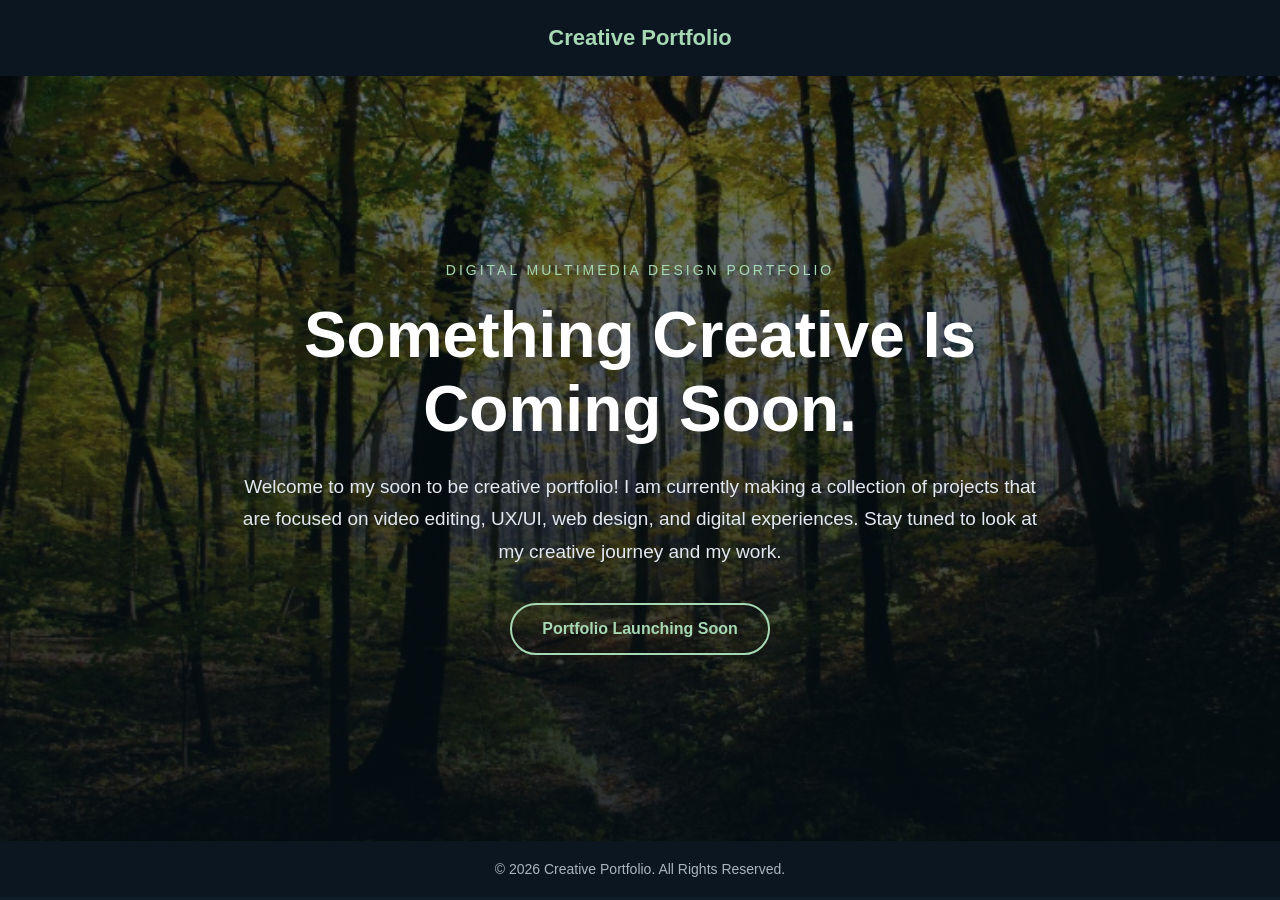
==== index.html @ b0d98f85 "ComingSoonPortfolio" ====
<!DOCTYPE html>
<html lang="en">
<head>
    <meta charset="UTF-8">
    <meta name="viewport"
          content="width=device-width, initial-scale=1.0">

    <title>Coming Soon | Creative Portfolio</title>

    <style>
        * {
            margin: 0;
            padding: 0;
            box-sizing: border-box;
        }

        body {
            font-family: Arial, Helvetica, sans-serif;
            background-color: #101e2a;
            color: white;
            min-height: 100vh;
        }

        header {
            padding: 25px;
            text-align: center;
            background-color: #0b1620;
        }

        header h2 {
            color: #a6d8b3;
            font-size: 22px;
        }

        .hero {
            min-height: 85vh;
            display: flex;
            align-items: center;
            justify-content: center;
            text-align: center;
            padding: 40px 20px;

            background:
                linear-gradient(
                    rgba(5, 15, 20, 0.55),
                    rgba(5, 15, 20, 0.85)
                ),
                url("images/forest.jpg");

            background-position: center;
            background-size: cover;
        }

        .content {
            max-width: 800px;
        }

        .subtitle {
            color: #a6d8b3;
            text-transform: uppercase;
            letter-spacing: 3px;
            font-size: 14px;
            margin-bottom: 20px;
        }

        h1 {
            font-size: clamp(36px, 6vw, 64px);
            margin-bottom: 25px;
        }

        .description {
            font-size: 19px;
            line-height: 1.7;
            color: #e2e8f0;
            margin-bottom: 35px;
        }

        .launch-message {
            display: inline-block;
            padding: 15px 30px;
            border: 2px solid #a6d8b3;
            border-radius: 30px;
            color: #a6d8b3;
            font-weight: bold;
        }

        footer {
            background-color: #0b1620;
            padding: 20px;
            text-align: center;
            color: #aab5c0;
            font-size: 14px;
        }

        @media (max-width: 600px) {
            .description {
                font-size: 16px;
            }

            .hero {
                min-height: 75vh;
            }
        }
    </style>
</head>

<body>

    <header>
        <h2>Creative Portfolio</h2>
    </header>

    <main class="hero">
        <div class="content">

            <p class="subtitle">
                Digital Multimedia Design Portfolio
            </p>

            <h1>
                Something Creative Is Coming Soon.
            </h1>

            <p class="description">
                Welcome to my soon to be creative portfolio!
		I am currently making a collection of 
		projects that are focused on video editing,
		UX/UI, web design, and digital experiences. 
                Stay tuned to look at my creative journey and
		my work.
            </p>

            <div class="launch-message">
                Portfolio Launching Soon
            </div>

        </div>
    </main>

    <footer>
        <p>
            &copy; 2026 Creative Portfolio.
            All Rights Reserved.
        </p>
    </footer>

</body>
</html>
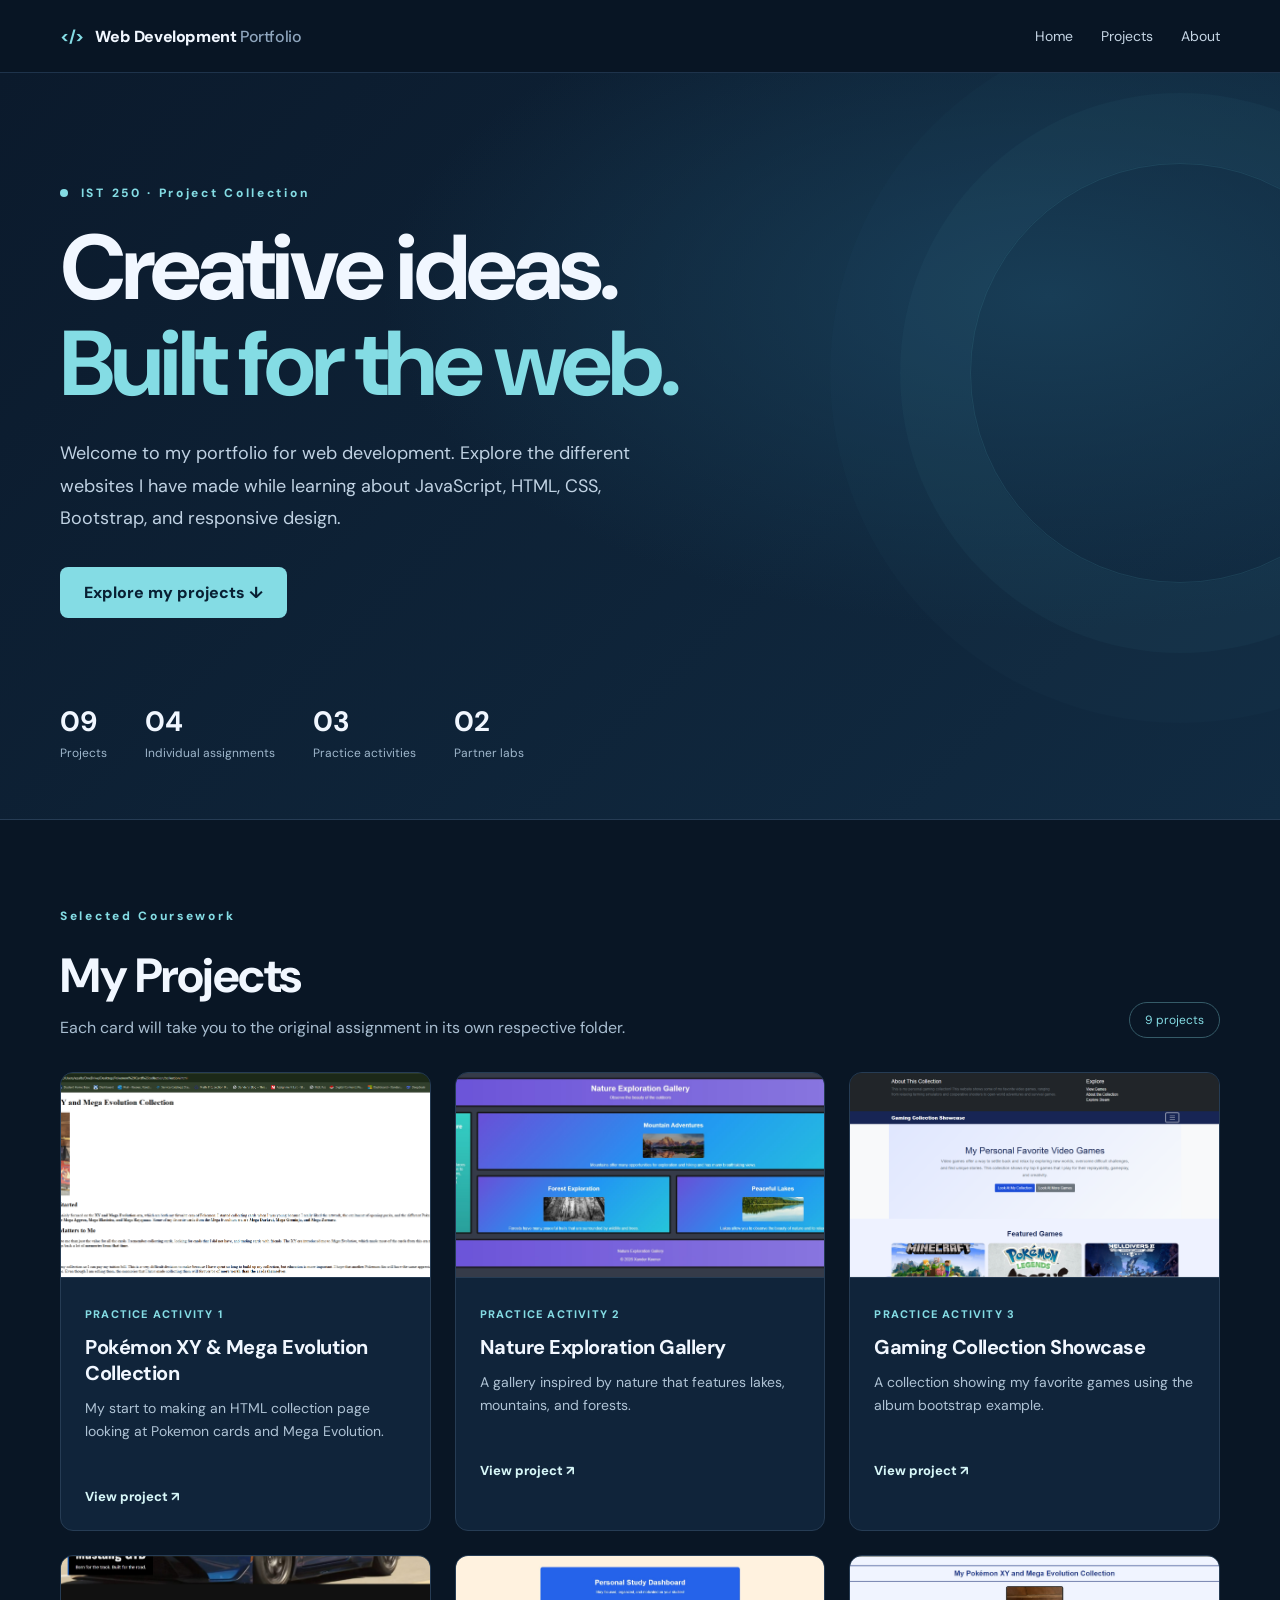
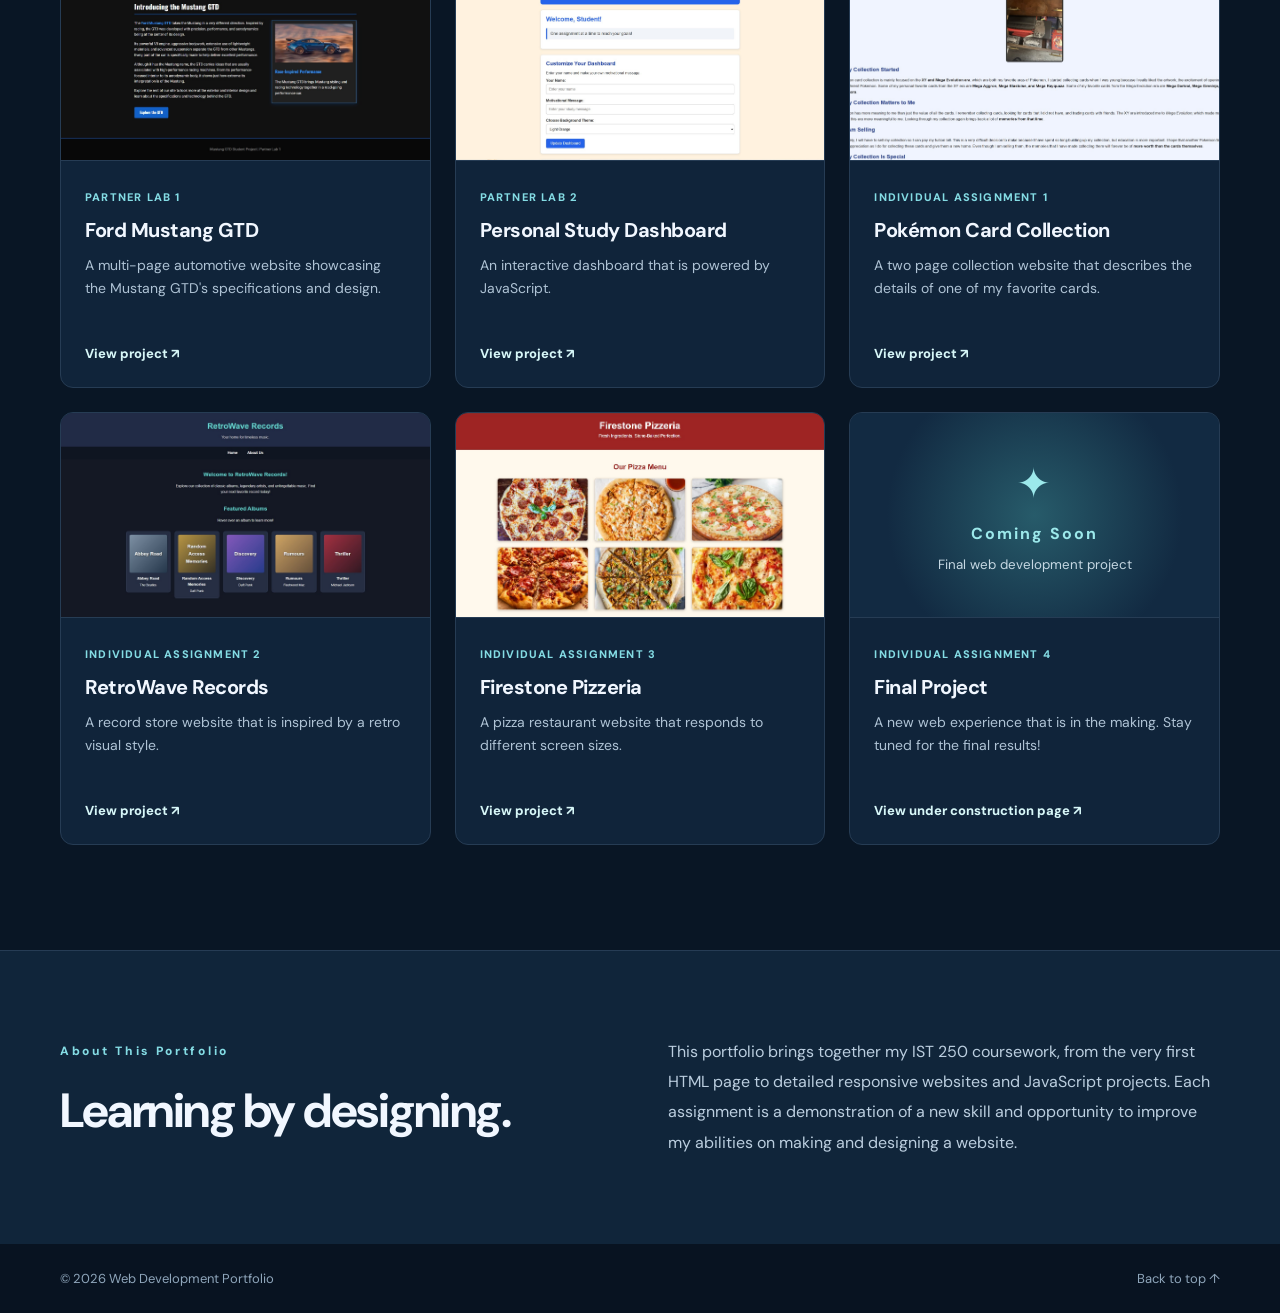
==== commit e831f3e1: "IST 250 Portfolio" ====
--- a/index.html
+++ b/index.html
@@ -1,147 +1,484 @@
 <!DOCTYPE html>
 <html lang="en">
+
 <head>
     <meta charset="UTF-8">
-    <meta name="viewport"
-          content="width=device-width, initial-scale=1.0">
-
-    <title>Coming Soon | Creative Portfolio</title>
-
-    <style>
-        * {
-            margin: 0;
-            padding: 0;
-            box-sizing: border-box;
-        }
-
-        body {
-            font-family: Arial, Helvetica, sans-serif;
-            background-color: #101e2a;
-            color: white;
-            min-height: 100vh;
-        }
-
-        header {
-            padding: 25px;
-            text-align: center;
-            background-color: #0b1620;
-        }
-
-        header h2 {
-            color: #a6d8b3;
-            font-size: 22px;
-        }
-
-        .hero {
-            min-height: 85vh;
-            display: flex;
-            align-items: center;
-            justify-content: center;
-            text-align: center;
-            padding: 40px 20px;
-
-            background:
-                linear-gradient(
-                    rgba(5, 15, 20, 0.55),
-                    rgba(5, 15, 20, 0.85)
-                ),
-                url("images/forest.jpg");
-
-            background-position: center;
-            background-size: cover;
-        }
-
-        .content {
-            max-width: 800px;
-        }
-
-        .subtitle {
-            color: #a6d8b3;
-            text-transform: uppercase;
-            letter-spacing: 3px;
-            font-size: 14px;
-            margin-bottom: 20px;
-        }
-
-        h1 {
-            font-size: clamp(36px, 6vw, 64px);
-            margin-bottom: 25px;
-        }
-
-        .description {
-            font-size: 19px;
-            line-height: 1.7;
-            color: #e2e8f0;
-            margin-bottom: 35px;
-        }
-
-        .launch-message {
-            display: inline-block;
-            padding: 15px 30px;
-            border: 2px solid #a6d8b3;
-            border-radius: 30px;
-            color: #a6d8b3;
-            font-weight: bold;
-        }
-
-        footer {
-            background-color: #0b1620;
-            padding: 20px;
-            text-align: center;
-            color: #aab5c0;
-            font-size: 14px;
-        }
-
-        @media (max-width: 600px) {
-            .description {
-                font-size: 16px;
-            }
-
-            .hero {
-                min-height: 75vh;
-            }
-        }
-    </style>
+    <meta name="viewport" content="width=device-width, initial-scale=1.0">
+
+    <meta name="description"
+          content="IST 250 Web Development Portfolio featuring HTML, CSS, JavaScript, and Bootstrap projects.">
+
+    <title>Web Development Portfolio | IST 250</title>
+
+    <!-- Main stylesheet -->
+    <link rel="stylesheet" href="styles.css">
 </head>
 
 <body>
 
-    <header>
-        <h2>Creative Portfolio</h2>
+    <!-- =========================
+         Header and Navigation
+    ========================== -->
+
+    <header class="site-header">
+        <div class="wrap nav">
+
+            <a class="brand" href="#home">
+                <span class="brand-icon">&lt;/&gt;</span>
+                Web Development
+                <span class="muted">Portfolio</span>
+            </a>
+
+            <nav aria-label="Main navigation">
+                <a href="#home">Home</a>
+                <a href="#projects">Projects</a>
+                <a href="#about">About</a>
+            </nav>
+
+        </div>
     </header>
 
-    <main class="hero">
-        <div class="content">
-
-            <p class="subtitle">
-                Digital Multimedia Design Portfolio
-            </p>
-
-            <h1>
-                Something Creative Is Coming Soon.
-            </h1>
-
-            <p class="description">
-                Welcome to my soon to be creative portfolio!
-		I am currently making a collection of 
-		projects that are focused on video editing,
-		UX/UI, web design, and digital experiences. 
-                Stay tuned to look at my creative journey and
-		my work.
-            </p>
-
-            <div class="launch-message">
-                Portfolio Launching Soon
+
+    <main id="home">
+
+        <!-- =========================
+             Welcome Section
+        ========================== -->
+
+        <section class="hero">
+            <div class="wrap hero-content">
+
+                <p class="eyebrow">
+                    <span class="dot"></span>
+                    IST 250 · Project Collection
+                </p>
+
+                <h1>
+                    Creative ideas.<br>
+                    <em>Built for the web.</em>
+                </h1>
+
+                <p class="intro">
+                    Welcome to my portfolio for web development.
+		    Explore the different websites I have made while
+		    learning about JavaScript, HTML, CSS, Bootstrap,
+		    and responsive design.
+                </p>
+
+                <a class="primary-button" href="#projects">
+                    Explore my projects
+                    <span aria-hidden="true">↓</span>
+                </a>
+
+                <!-- Portfolio statistics -->
+                <div class="hero-stats">
+
+                    <div>
+                        <strong>09</strong>
+                        <span>Projects</span>
+                    </div>
+
+                    <div>
+                        <strong>04</strong>
+                        <span>Individual assignments</span>
+                    </div>
+
+                    <div>
+                        <strong>03</strong>
+                        <span>Practice activities</span>
+                    </div>
+
+                    <div>
+                        <strong>02</strong>
+                        <span>Partner labs</span>
+                    </div>
+
+                </div>
+
             </div>
 
+            <div class="hero-glow" aria-hidden="true"></div>
+        </section>
+
+
+        <!-- =========================
+             Projects Section
+        ========================== -->
+
+        <section id="projects" class="projects-section">
+            <div class="wrap">
+
+                <p class="eyebrow">Selected Coursework</p>
+
+                <div class="section-head">
+                    <div>
+                        <h2>My Projects</h2>
+                        <p>
+                            Each card will take you to the
+			    original assignment in its own
+			    respective folder.
+                        </p>
+                    </div>
+
+                    <span class="count">9 projects</span>
+                </div>
+
+
+                <div class="project-grid">
+
+                    <!-- Practice Activity 1 -->
+                    <article class="project-card">
+                        <a class="card-link"
+                           href="practice1/index.html">
+
+                            <img
+                                src="screenshots/Practice Activity 1.png"
+                                alt="Pokemon Mega Evolution and XY Collection"
+                                loading="lazy">
+
+                            <div class="card-content">
+
+                                <span class="category">
+                                    Practice Activity 1
+                                </span>
+
+                                <h3>
+                                    Pokémon XY &amp;
+                                    Mega Evolution Collection
+                                </h3>
+
+                                <p>
+                                    My start to making an HTML collection
+				    page looking at Pokemon cards and Mega
+				    Evolution.
+                                </p>
+
+                                <span class="view">
+                                    View project ↗
+                                </span>
+
+                            </div>
+                        </a>
+                    </article>
+
+
+                    <!-- Practice Activity 2 -->
+                    <article class="project-card">
+                        <a class="card-link"
+                           href="practice2/index.html">
+
+                            <img
+                                src="screenshots/Practice Activity 2.jpg"
+                                alt="Nature Exploration Gallery"
+                                loading="lazy">
+
+                            <div class="card-content">
+
+                                <span class="category">
+                                    Practice Activity 2
+                                </span>
+
+                                <h3>Nature Exploration Gallery</h3>
+
+                                <p>
+                                    A gallery inspired by nature
+				    that features lakes, mountains,
+				    and forests.
+                                </p>
+
+                                <span class="view">
+                                    View project ↗
+                                </span>
+
+                            </div>
+                        </a>
+                    </article>
+
+
+                    <!-- Practice Activity 3 -->
+                    <article class="project-card">
+                        <a class="card-link"
+                           href="practice3/index.html">
+
+                            <img
+                                src="screenshots/Practice Activity 3 image 1.png"
+                                alt="Gaming Collection Showcase"
+                                loading="lazy">
+
+                            <div class="card-content">
+
+                                <span class="category">
+                                    Practice Activity 3
+                                </span>
+
+                                <h3>Gaming Collection Showcase</h3>
+
+                                <p>
+                                    A collection showing my favorite 
+				    games using the album bootstrap example.
+                                </p>
+
+                                <span class="view">
+                                    View project ↗
+                                </span>
+
+                            </div>
+                        </a>
+                    </article>
+
+
+                    <!-- Partner Lab 1 -->
+                    <article class="project-card">
+                        <a class="card-link"
+                           href="partner1/index.html">
+
+                            <img
+                                src="screenshots/Partner Lab 1 image 1.jpg"
+                                alt="Ford Mustang GTD Website"
+                                loading="lazy">
+
+                            <div class="card-content">
+
+                                <span class="category">
+                                    Partner Lab 1
+                                </span>
+
+                                <h3>Ford Mustang GTD</h3>
+
+                                <p>
+                                    A multi-page automotive 
+				    website showcasing the 
+				    Mustang GTD's specifications
+				    and design.
+                                </p>
+
+                                <span class="view">
+                                    View project ↗
+                                </span>
+
+                            </div>
+                        </a>
+                    </article>
+
+
+                    <!-- Partner Lab 2 -->
+                    <article class="project-card">
+                        <a class="card-link"
+                           href="partner2/index.html">
+
+                            <img
+                                src="screenshots/Partner Lab 2 image 1.jpg"
+                                alt="Personal Study Dashboard"
+                                loading="lazy">
+
+                            <div class="card-content">
+
+                                <span class="category">
+                                    Partner Lab 2
+                                </span>
+
+                                <h3>Personal Study Dashboard</h3>
+
+                                <p>
+                                    An interactive dashboard that
+				    is powered by JavaScript.
+                                </p>
+
+                                <span class="view">
+                                    View project ↗
+                                </span>
+
+                            </div>
+                        </a>
+                    </article>
+
+
+                    <!-- Individual Assignment 1 -->
+                    <article class="project-card">
+                        <a class="card-link"
+                           href="individual1/index.html">
+
+                            <img
+                                src="screenshots/Individual Assignment 1 image 1.jpg"
+                                alt="Pokémon Card Collection"
+                                loading="lazy">
+
+                            <div class="card-content">
+
+                                <span class="category">
+                                    Individual Assignment 1
+                                </span>
+
+                                <h3>Pokémon Card Collection</h3>
+
+                                <p>
+                                    A two page collection
+				    website that describes the
+				    details of one of my favorite cards.
+                                </p>
+
+                                <span class="view">
+                                    View project ↗
+                                </span>
+
+                            </div>
+                        </a>
+                    </article>
+
+
+                    <!-- Individual Assignment 2 -->
+                    <article class="project-card">
+                        <a class="card-link"
+                           href="individual2/index.html">
+
+                            <img
+                                src="screenshots/Individual Assignment 2 image 1.jpg"
+                                alt="RetroWave Records Website"
+                                loading="lazy">
+
+                            <div class="card-content">
+
+                                <span class="category">
+                                    Individual Assignment 2
+                                </span>
+
+                                <h3>RetroWave Records</h3>
+
+                                <p>
+                                    A record store website
+				    that is inspired by a retro visual style.
+                                </p>
+
+                                <span class="view">
+                                    View project ↗
+                                </span>
+
+                            </div>
+                        </a>
+                    </article>
+
+
+                    <!-- Individual Assignment 3 -->
+                    <article class="project-card">
+                        <a class="card-link"
+                           href="individual3/index.html">
+
+                            <img
+                                src="screenshots/Individual Assignment 3.jpg"
+                                alt="Firestone Pizzeria Website"
+                                loading="lazy">
+
+                            <div class="card-content">
+
+                                <span class="category">
+                                    Individual Assignment 3
+                                </span>
+
+                                <h3>Firestone Pizzeria</h3>
+
+                                <p>
+                                    A pizza restaurant website that responds 
+				    to different screen sizes.
+                                </p>
+
+                                <span class="view">
+                                    View project ↗
+                                </span>
+
+                            </div>
+                        </a>
+                    </article>
+
+
+                    <!-- Individual Assignment 4 -->
+                    <article class="project-card">
+                        <a class="card-link"
+                           href="individual4/index.html">
+
+                            <div class="coming-art">
+                                <span>✦</span>
+                                <strong>Coming Soon</strong>
+                                <small>
+                                    Final web development project
+                                </small>
+                            </div>
+
+                            <div class="card-content">
+
+                                <span class="category">
+                                    Individual Assignment 4
+                                </span>
+
+                                <h3>Final Project</h3>
+
+                                <p>
+                                    A new web experience that is
+				    in the making. 
+				    Stay tuned for the final results!
+                                </p>
+
+                                <span class="view">
+                                    View under construction page ↗
+                                </span>
+
+                            </div>
+                        </a>
+                    </article>
+
+                </div>
+            </div>
+        </section>
+
+
+        <!-- =========================
+             About Section
+        ========================== -->
+
+        <section id="about" class="about-section">
+            <div class="wrap about-layout">
+
+                <div>
+                    <p class="eyebrow">
+                        About This Portfolio
+                    </p>
+
+                    <h2>Learning by designing.</h2>
+                </div>
+
+                <p>
+                    This portfolio brings together my IST 250
+		    coursework, from the very first HTML page
+		    to detailed responsive websites and 
+		    JavaScript projects.
+	
+		    
+		    Each assignment is a demonstration of a new skill
+		    and opportunity to improve my abilities on making
+		    and designing a website.
+                </p>
+
+            </div>
+        </section>
+
+    </main>
+
+
+    <!-- =========================
+         Footer
+    ========================== -->
+
+    <footer>
+        <div class="wrap footer-inner">
+
+            <span>
+                &copy; 2026 Web Development Portfolio
+            </span>
+
+            <a href="#home">
+                Back to top ↑
+            </a>
+
         </div>
-    </main>
-
-    <footer>
-        <p>
-            &copy; 2026 Creative Portfolio.
-            All Rights Reserved.
-        </p>
     </footer>
 
 </body>
--- a/styles.css
+++ b/styles.css
@@ -0,0 +1,396 @@
+@import url('https://fonts.googleapis.com/css2?family=DM+Sans:wght@400;500;600;700;800&display=swap');
+:root{
+    color-scheme:dark;
+    --bg:#091625;
+    --surface:#10243a;
+    --line:#263c54;
+    --muted:#a8bdd0;
+    --accent:#84dce4
+}
+
+*{
+    box-sizing:border-box
+}
+
+html{
+    scroll-behavior:smooth
+}
+
+body{
+    margin:0;
+    background:var(--bg);
+    color:#f1f7ff;
+    font-family:'DM Sans',Arial,sans-serif
+}
+
+a{
+    color:inherit
+}
+
+.wrap{
+    width:min(1160px,calc(100% - 42px));
+    margin:auto
+}
+
+.site-header{
+    position:sticky;
+    top:0;
+    z-index:10;
+    background:#091625ef;
+    backdrop-filter:blur(12px);
+    border-bottom:1px solid #1e334b
+}
+
+.nav{
+    display:flex;
+    justify-content:space-between;
+    align-items:center;
+    min-height:72px;
+    gap:18px
+}
+
+.brand{
+    font-weight:800;
+    text-decoration:none;
+    letter-spacing:-.4px
+}
+
+.brand-icon{
+    color:var(--accent);
+    margin-right:8px
+}
+
+.muted{
+    color:#8fa6be;
+    font-weight:500
+}
+
+.nav nav{
+    display:flex;
+    gap:28px
+}
+
+.nav nav a{
+    text-decoration:none;
+    font-size:14px;
+    color:#c5d5e4
+}
+
+.nav nav a:hover,footer a:hover{
+    color:var(--accent)
+}
+
+.hero{
+    position:relative;
+    overflow:hidden;
+    background:radial-gradient(ellipse at 82% 30%,#183d56 0%,transparent 45%),linear-gradient(135deg,#0b1a2c,#112b42);
+    border-bottom:1px solid var(--line)
+}
+
+.hero-content{
+    position:relative;
+    z-index:1;
+    padding:112px 0 58px
+}
+
+.eyebrow{
+    font-size:12px;
+    font-weight:800;
+    letter-spacing:2.7px;
+    color:var(--accent);
+    margin:0 0 20px
+}
+
+.dot{
+    display:inline-block;
+    width:8px;
+    height:8px;
+    background:var(--accent);
+    border-radius:50%;
+    margin-right:7px
+}
+
+.hero h1{
+    font-size:clamp(48px,7.4vw,92px);
+    line-height:1.04;
+    letter-spacing:-4px;
+    margin:0 0 25px;
+    max-width:900px
+}
+
+.hero h1 em{
+    font-style:normal;
+    color:var(--accent)
+}
+
+.intro{
+    max-width:610px;
+    color:#c0d2e3;
+    font-size:18px;
+    line-height:1.8;
+    margin:0 0 32px
+}
+
+.primary-button{
+    display:inline-block;
+    background:var(--accent);
+    color:#082033;
+    padding:15px 24px;
+    border-radius:8px;
+    text-decoration:none;
+    font-weight:800
+}
+
+.primary-button:hover{
+    background:#a7edf1
+}
+
+.hero-stats{
+    display:flex;
+    flex-wrap:wrap;
+    gap:38px;
+    margin-top:85px
+}
+
+.hero-stats div{
+    display:flex;
+    flex-direction:column;
+    gap:5px
+}
+
+.hero-stats strong{
+    font-size:28px
+}
+
+.hero-stats span{
+    color:#9fb7cc;
+    font-size:12px
+}
+
+.hero-glow{
+    position:absolute;
+    width:420px;
+    height:420px;
+    border:1px solid #438b9b38;
+    border-radius:50%;
+    right:-110px;
+    top:90px;
+    box-shadow:0 0 0 70px #438b9b10,0 0 0 140px #438b9b08
+}
+
+.projects-section{
+    padding:88px 0 105px
+}
+
+.section-head{
+    display:flex;
+    justify-content:space-between;
+    align-items:end;
+    gap:20px;
+    margin-bottom:34px
+}
+
+.section-head h2,.about-layout h2{
+    font-size:clamp(34px,4vw,48px);
+    letter-spacing:-1.5px;
+    margin:0 0 10px
+}
+
+.section-head p{
+    color:var(--muted);
+    margin:0
+}
+
+.count{
+    color:var(--accent);
+    border:1px solid #355b68;
+    padding:9px 15px;
+    border-radius:30px;
+    font-size:12px;
+    white-space:nowrap
+}
+
+.project-grid{
+    display:grid;
+    grid-template-columns:repeat(3,minmax(0,1fr));
+    gap:24px
+}
+
+.project-card{
+    border:1px solid var(--line);
+    border-radius:13px;
+    overflow:hidden;
+    background:var(--surface);
+    transition:transform .2s,border-color .2s
+}
+
+.project-card:hover{
+    transform:translateY(-5px);
+    border-color:#71cbd6
+}
+
+.card-link{
+    text-decoration:none;
+    display:block;
+    height:100%
+}
+
+.project-card img,.coming-art{
+    display:block;
+    width:100%;
+    height:205px;
+    object-fit:cover;
+    object-position:top;
+    background:#1b3045;
+    border-bottom:1px solid var(--line)
+}
+
+.card-content{
+    padding:24px
+}
+
+.category{
+    color:var(--accent);
+    font-size:11px;
+    text-transform:uppercase;
+    font-weight:800;
+    letter-spacing:1.2px
+}
+
+.card-content h3{
+    font-size:20px;
+    letter-spacing:-.5px;
+    margin:11px 0
+}
+
+.card-content p{
+    color:#afc3d5;
+    font-size:14px;
+    line-height:1.65;
+    min-height:68px;
+    margin:0 0 20px
+}
+
+.view{
+    font-weight:800;
+    font-size:13px;
+    color:#d7f7f8
+}
+
+.coming-art{
+    display:flex;
+    flex-direction:column;
+    align-items:center;
+    justify-content:center;
+    gap:12px;
+    background:radial-gradient(circle at center,#275b6a,#122a42 70%);
+    color:#9ce9eb;
+    letter-spacing:2px
+}
+
+.coming-art span{
+    font-size:42px
+}
+
+.coming-art small{
+    letter-spacing:0;
+    color:#c6d8e3
+}
+
+.about-section{
+    padding:70px 0;
+    background:#10253a;
+    border-top:1px solid var(--line)
+}
+
+.about-layout{
+    display:grid;
+    grid-template-columns:1fr 1fr;
+    gap:55px;
+    align-items:center
+}
+
+.about-layout p:last-child{
+    color:#bbcedf;
+    line-height:1.9
+}
+
+footer{
+    padding:26px 0;
+    background:#081321
+}
+
+.footer-inner{
+    display:flex;
+    justify-content:space-between;
+    gap:16px;
+    color:#8fa6bb;
+    font-size:13px
+}
+
+footer a{
+    text-decoration:none
+}
+
+@media(max-width:950px){
+    .project-grid{
+        grid-template-columns:repeat(2,minmax(0,1fr))
+    }
+
+}
+
+@media(max-width:640px){
+    .nav{
+        align-items:flex-start;
+        flex-direction:column;
+        padding:16px 0
+    }
+
+    .nav nav{
+        gap:20px
+    }
+
+    .hero-content{
+        padding:75px 0 45px
+    }
+
+    .hero h1{
+        letter-spacing:-2px
+    }
+
+    .intro{
+        font-size:16px
+    }
+
+    .hero-stats{
+        gap:22px;
+        margin-top:55px
+    }
+
+    .hero-stats div{
+        width:calc(50% - 22px)
+    }
+
+    .project-grid{
+        grid-template-columns:1fr
+    }
+
+    .section-head{
+        align-items:start;
+        flex-direction:column
+    }
+
+    .projects-section{
+        padding:60px 0
+    }
+
+    .about-layout{
+        grid-template-columns:1fr;
+        gap:8px
+    }
+
+    .footer-inner{
+        flex-direction:column
+    }
+
+}
